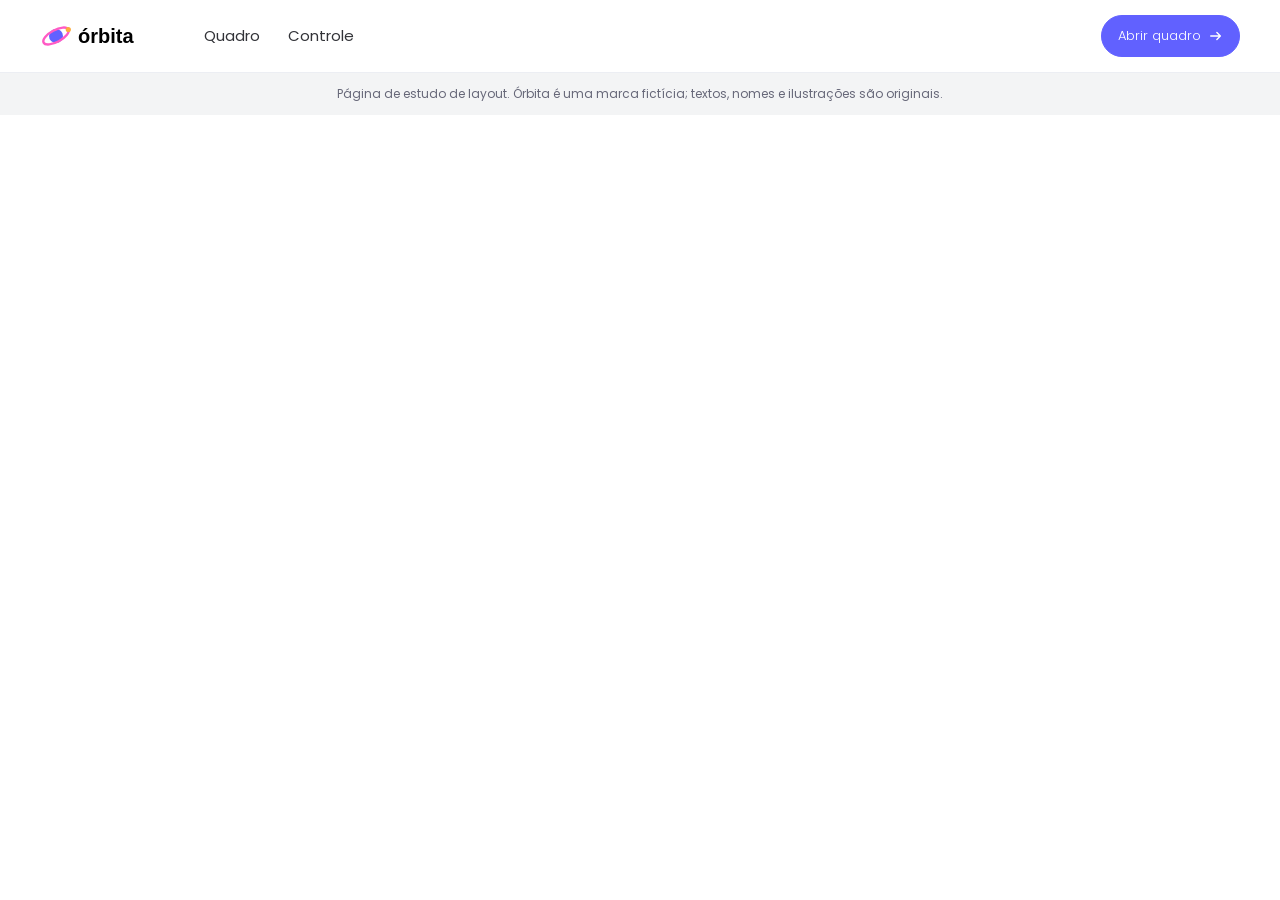
==== site/index.html @ a0d31c29 "Add study-copy foundation for the Órbita page Design tokens and shared components measured from the " ====
<!doctype html>
<html lang="pt-BR">
<head>
  <meta charset="utf-8">
  <meta name="viewport" content="width=device-width, initial-scale=1">
  <title>Órbita — clone de estudo</title>
  <meta name="description" content="Página de estudo de layout. Marca, textos e ilustrações fictícios.">
  <meta name="robots" content="noindex">
  <link rel="icon" href="img/logo.svg">
  <link rel="preconnect" href="https://fonts.googleapis.com">
  <link rel="preconnect" href="https://fonts.gstatic.com" crossorigin>
  <link rel="stylesheet" href="https://fonts.googleapis.com/css2?family=Poppins:wght@300;400;500;600&display=swap">
  <link rel="stylesheet" href="css/base.css">
  <link rel="stylesheet" href="css/sections/00-topo.css">
</head>
<body>
  <!-- 00-topo -->
<header class="topo">
  <div class="container container--xl topo__inner">
    <a class="topo__logo" href="#" aria-label="Órbita, início"><img src="img/logo.svg" alt="" width="132" height="32"></a>
    <nav class="topo__nav" aria-label="Seções">
      <a href="#quadro">Quadro</a>
      <a href="#controle">Controle</a>
    </nav>
    <a class="btn btn--primary btn--s" href="#quadro">Abrir quadro
      <svg class="icon-arrow" viewBox="0 0 16 16" aria-hidden="true"><path d="M2 8h11M9 4l4 4-4 4" fill="none" stroke="currentColor" stroke-width="1.6" stroke-linecap="round" stroke-linejoin="round"/></svg>
    </a>
  </div>
</header>
  <p class="study-note">Página de estudo de layout. Órbita é uma marca fictícia; textos, nomes e ilustrações são originais.</p>
  <script src="js/base.js" defer></script>
  
</body>
</html>
---- site/css/base.css ----
/* Órbita — base do clone de estudo.
   Tokens medidos na análise (fonte, escala tipográfica, raios, larguras de
   container); marca, textos e ilustrações são originais. */

:root {
  --font: "Poppins", Arial, sans-serif;

  --c-primary: #6161ff;
  --c-primary-hover: #5050e6;
  --c-violet: #9450fd;
  --c-black: #000;
  --c-ink: #000;
  --c-ink-2: #323338;
  --c-muted: #676879;
  --c-line: #d0d4e4;
  --c-gray-bg: #f3f4f5;
  --c-white: #fff;
  --c-dark-card: #1c1c1f;
  --c-dark-pill: #323338;
  --c-dark-border: #7c7b7b;

  /* cores de status usadas nos mockups de quadro */
  --s-done: #00c875;
  --s-working: #fdab3d;
  --s-stuck: #df2f4a;
  --s-blue: #579bfc;
  --s-purple: #a25ddc;
  --s-pink: #ff5ac4;

  --grad-brand: linear-gradient(90deg, #8b5cf6 0%, #ec4899 55%, #f97316 100%);

  --r-pill: 160px;
  --r-xl: 28px;
  --r-l: 20px;
  --r-m: 12px;
  --r-s: 8px;

  --w-xl: 1360px;
  --w-l: 1280px;
  --w-m: 1184px;
  --w-footer: 1152px;
  --gutter: 40px;

  --shadow-card: 0 8px 32px rgba(0, 0, 0, 0.08);
  --shadow-float: 0 12px 40px rgba(0, 0, 0, 0.16);
  --ease: cubic-bezier(0.22, 1, 0.36, 1);
}

*,
*::before,
*::after { box-sizing: border-box; }

html { -webkit-text-size-adjust: 100%; scroll-behavior: smooth; }

body {
  margin: 0;
  font-family: var(--font);
  font-weight: 400;
  font-size: 16px;
  line-height: 1.5;
  color: var(--c-ink);
  background: var(--c-white);
  -webkit-font-smoothing: antialiased;
  overflow-x: hidden;
}

img, svg, video { display: block; max-width: 100%; }
a { color: inherit; text-decoration: none; }
button { font: inherit; color: inherit; background: none; border: 0; cursor: pointer; padding: 0; }
h1, h2, h3, h4, p, ul, ol, figure { margin: 0; }
ul, ol { padding: 0; list-style: none; }

:focus-visible { outline: 2px solid var(--c-primary); outline-offset: 3px; }

.sr-only {
  position: absolute; width: 1px; height: 1px; padding: 0; margin: -1px;
  overflow: hidden; clip: rect(0 0 0 0); white-space: nowrap; border: 0;
}

/* ---------- layout ---------- */
.container { width: 100%; margin-inline: auto; padding-inline: var(--gutter); }
.container--xl { max-width: calc(var(--w-xl) + 2 * var(--gutter)); }
.container--l { max-width: calc(var(--w-l) + 2 * var(--gutter)); }
.container--m { max-width: calc(var(--w-m) + 2 * var(--gutter)); }
.container--footer { max-width: calc(var(--w-footer) + 2 * var(--gutter)); }

.section { position: relative; padding-block: 120px; }
.section--dark { background: var(--c-black); color: var(--c-white); }
.section--gray { background: var(--c-gray-bg); }

@media (max-width: 991px) {
  :root { --gutter: 24px; }
  .section { padding-block: 72px; }
}
@media (max-width: 479px) {
  :root { --gutter: 16px; }
  .section { padding-block: 56px; }
}

/* ---------- tipografia ---------- */
.eyebrow { font-size: 16px; font-weight: 400; line-height: 1.4; margin-bottom: 16px; }
.section--dark .eyebrow { color: rgba(255, 255, 255, 0.72); }

.display-xl { font-size: 128px; line-height: 1; font-weight: 500; letter-spacing: -0.02em; }
.display-l  { font-size: 112px; line-height: 1; font-weight: 500; letter-spacing: -0.02em; }
.display-m  { font-size: 80px;  line-height: 1.2; font-weight: 400; letter-spacing: -0.01em; }
.h2-l       { font-size: 64px;  line-height: 1.1; font-weight: 500; }
.h2         { font-size: 52px;  line-height: 1.1; font-weight: 500; }
.h3         { font-size: 44px;  line-height: 1.1; font-weight: 400; }
.h4         { font-size: 32px;  line-height: 1.3; font-weight: 500; }
.lead       { font-size: 20px;  line-height: 1.6; color: var(--c-muted); }
.text-s     { font-size: 14px;  line-height: 1.5; }
.text-xs    { font-size: 12px;  line-height: 1.5; }
.text-center { text-align: center; }

@media (max-width: 991px) {
  .display-xl { font-size: 80px; }
  .display-l  { font-size: 72px; }
  .display-m  { font-size: 52px; }
  .h2-l       { font-size: 44px; }
  .h2         { font-size: 40px; }
  .h3         { font-size: 32px; }
}
@media (max-width: 479px) {
  .display-xl, .display-l { font-size: 48px; line-height: 1; }
  .display-m  { font-size: 33px; line-height: 1.2; }
  .h2-l, .h2  { font-size: 32px; line-height: 1.1; }
  .h3         { font-size: 26px; }
  .h4         { font-size: 22px; }
  .lead       { font-size: 16px; }
}

/* ---------- botões ---------- */
.btn {
  display: inline-flex; align-items: center; justify-content: center; gap: 8px;
  min-height: 50px; padding: 14px 32px;
  border-radius: var(--r-pill); border: 1px solid transparent;
  font-size: 16px; font-weight: 400; line-height: 1.25; white-space: nowrap;
  transition: background-color .2s var(--ease), color .2s var(--ease), border-color .2s var(--ease), transform .2s var(--ease);
}
.btn:hover { transform: translateY(-1px); }
.btn--s { min-height: 42px; padding: 12px 16px; font-size: 13px; font-weight: 300; }
.btn--primary { background: var(--c-primary); border-color: var(--c-primary); color: #fff; }
.btn--primary:hover { background: var(--c-primary-hover); border-color: var(--c-primary-hover); }
.btn--outline { border-color: var(--c-primary); color: var(--c-primary); background: #fff; }
.btn--outline:hover { background: #f0f0ff; }
.btn--dark { background: #000; border-color: var(--c-ink-2); color: #fff; }
.btn--dark:hover { background: var(--c-ink-2); }
.btn--light { background: #fff; color: #000; border-color: #fff; }
.btn--light:hover { background: #ececec; }
.btn--ghost { background: transparent; color: #000; border-color: #000; }
.btn--ghost:hover { background: #000; color: #fff; }
.btn--ghost-dark { background: transparent; color: #fff; border-color: rgba(255, 255, 255, .6); }
.btn--ghost-dark:hover { background: #fff; color: #000; }

.btn .icon-arrow, .icon-arrow { width: 14px; height: 14px; flex: none; }

.pill {
  display: inline-flex; align-items: center; min-height: 47px; padding: 12px 28px;
  border-radius: var(--r-pill); font-size: 14px; font-weight: 400;
  background: var(--c-dark-pill); color: #fff; border: 1px solid var(--c-dark-border);
  transition: background-color .2s var(--ease);
}
.pill[aria-selected="true"], .pill.is-active { background: var(--c-violet); border-color: var(--c-violet); font-weight: 500; }

.circle-btn {
  display: inline-grid; place-items: center; width: 44px; height: 44px;
  border-radius: 50%; border: 1.5px solid currentColor; transition: opacity .2s;
}
.circle-btn:disabled { opacity: .35; cursor: default; }

.text-link { display: inline-flex; align-items: center; gap: 6px; border-bottom: 1px solid currentColor; padding-bottom: 2px; font-size: 14px; }

/* ---------- avatares originais (formas geométricas, sem personagens) ---------- */
.avatar {
  --size: 48px;
  position: relative; display: inline-grid; place-items: center; flex: none;
  width: var(--size); height: var(--size); border-radius: 28%;
  font-weight: 500; font-size: calc(var(--size) * .36); color: #fff;
  background: var(--av, linear-gradient(135deg, #7c3aed, #ec4899));
  overflow: hidden;
}
.avatar::after { /* "rosto" abstrato: arco + dois pontos */
  content: ""; position: absolute; inset: 22% 22% 30%;
  border-radius: 50%; border: calc(var(--size) * .04) solid rgba(255, 255, 255, .55);
  border-top-color: transparent; border-left-color: transparent; transform: rotate(45deg);
}
.avatar--round { border-radius: 50%; }
.avatar--a { --av: linear-gradient(135deg, #6161ff, #00c2ff); }
.avatar--b { --av: linear-gradient(135deg, #ff7a59, #ffcb47); }
.avatar--c { --av: linear-gradient(135deg, #00c875, #00a1a1); }
.avatar--d { --av: linear-gradient(135deg, #a25ddc, #ff5ac4); }
.avatar--e { --av: linear-gradient(135deg, #1f2a44, #579bfc); }
.avatar--f { --av: linear-gradient(135deg, #fdab3d, #df2f4a); }

.avatar-stack { display: inline-flex; }
.avatar-stack .avatar { border: 2px solid #fff; }
.avatar-stack .avatar + .avatar { margin-left: -10px; }

/* ---------- primitivas de mockup (UI de quadro) ---------- */
.mock {
  background: #fff; color: var(--c-ink-2); border-radius: var(--r-m);
  box-shadow: var(--shadow-card); overflow: hidden; font-size: 12px;
}
.mock--dark { background: #2b2c30; color: #fff; }
.mock-table { width: 100%; border-collapse: collapse; }
.mock-table th { font-weight: 400; color: var(--c-muted); text-align: center; padding: 6px 8px; font-size: 11px; }
.mock-table td { border: 1px solid #e6e9ef; padding: 6px 8px; height: 30px; }
.status {
  display: inline-flex; align-items: center; justify-content: center;
  min-width: 96px; height: 24px; padding: 0 10px; font-size: 11px; color: #fff; border-radius: 2px;
}
.status--done { background: var(--s-done); }
.status--working { background: var(--s-working); }
.status--stuck { background: var(--s-stuck); }
.status--blue { background: var(--s-blue); }
.status--purple { background: var(--s-purple); }
.bar { display: block; height: 8px; border-radius: 8px; background: #e6e9ef; overflow: hidden; }
.bar > i { display: block; height: 100%; background: var(--s-blue); border-radius: inherit; }
.skeleton { display: block; height: 8px; border-radius: 8px; background: linear-gradient(90deg, #e9e3ff, #f4f0ff); }

/* ---------- animação de entrada ---------- */
.reveal { opacity: 0; transform: translateY(32px); transition: opacity .8s var(--ease), transform .8s var(--ease); }
.reveal.is-visible { opacity: 1; transform: none; }

@media (prefers-reduced-motion: reduce) {
  html { scroll-behavior: auto; }
  *, *::before, *::after { animation-duration: .01ms !important; animation-iteration-count: 1 !important; transition-duration: .01ms !important; }
  .reveal { opacity: 1; transform: none; }
}

/* ---------- marquee ---------- */
.marquee { overflow: hidden; }
.marquee__track { display: flex; width: max-content; animation: marquee var(--marquee-speed, 30s) linear infinite; }
.marquee:hover .marquee__track { animation-play-state: paused; }
@keyframes marquee { to { transform: translateX(-50%); } }

/* ---------- aviso de estudo ---------- */
.study-note {
  font-size: 12px; text-align: center; color: var(--c-muted);
  padding: 12px var(--gutter); background: var(--c-gray-bg);
}
---- site/css/sections/00-topo.css ----
.topo { position: sticky; top: 0; z-index: 50; background: #fff; border-bottom: 1px solid #eceef3; }
.topo__inner { display: flex; align-items: center; gap: 32px; height: 72px; }
.topo__logo img { width: 132px; height: 32px; }
.topo__nav { display: flex; gap: 28px; font-size: 15px; color: var(--c-ink-2); margin-right: auto; }
.topo__nav a:hover { color: var(--c-primary); }
@media (max-width: 479px) {
  .topo__inner { height: 62px; gap: 16px; }
  .topo__logo img { width: 110px; }
  .topo__nav { gap: 16px; font-size: 14px; }
  .topo .btn { display: none; }
}
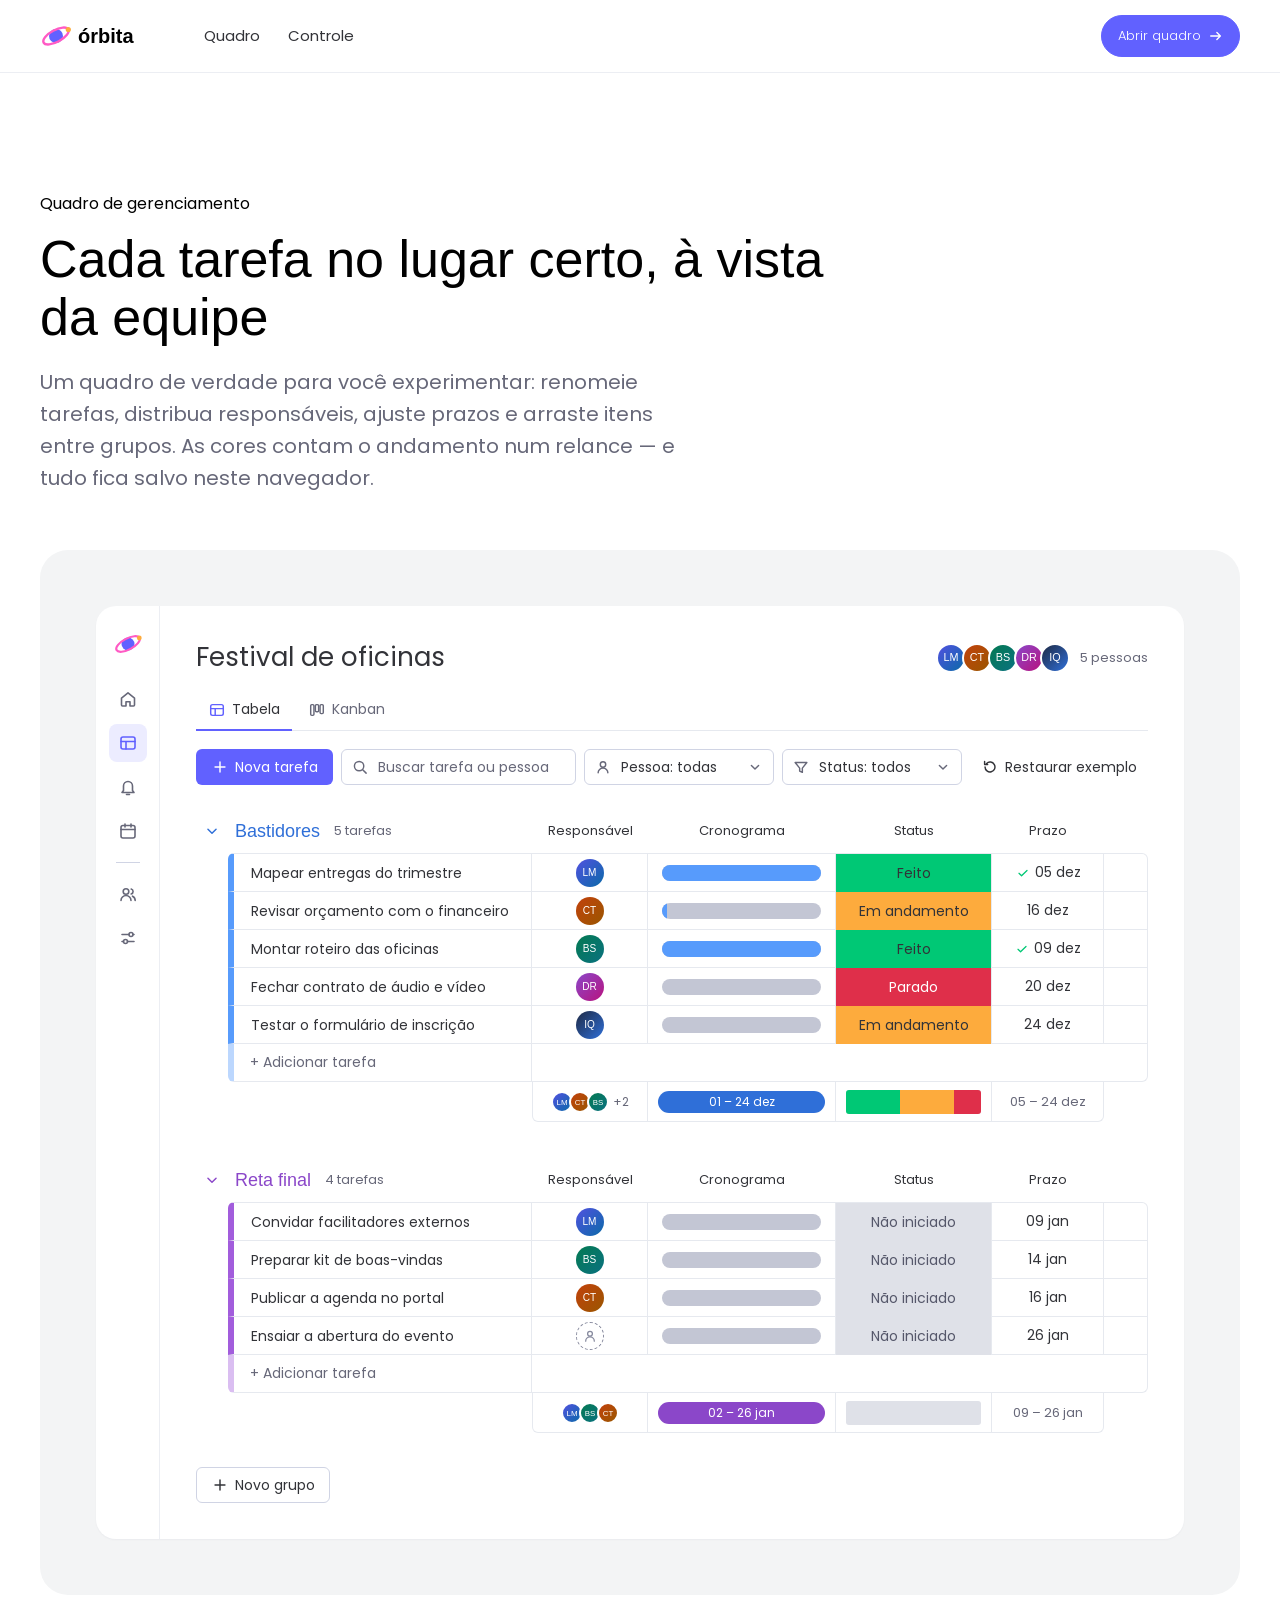
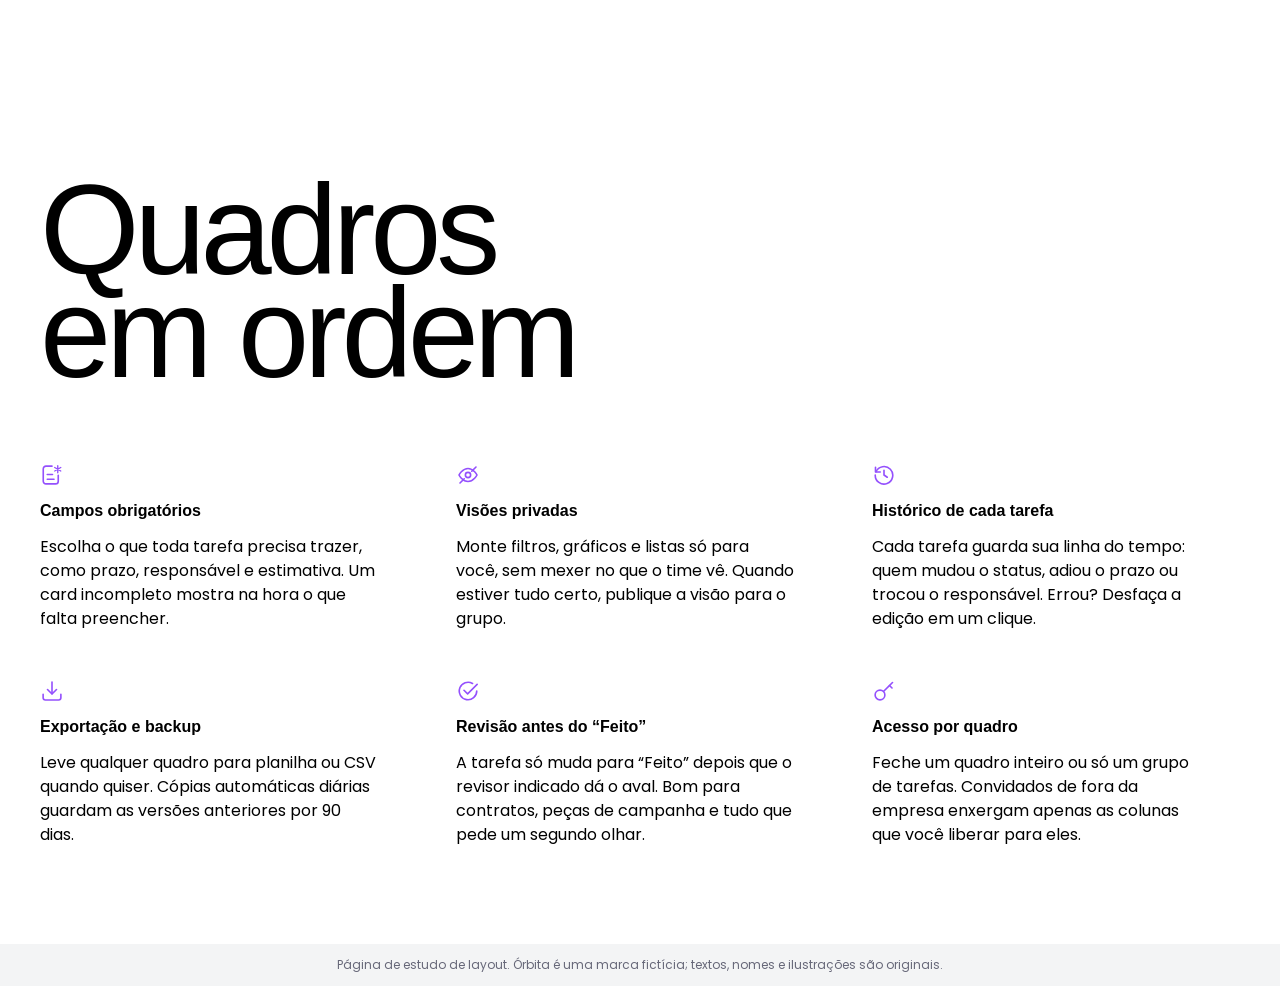
==== commit 452b0014: "Add the functional management board to the Órbita study page A vanilla-JS board modeled on the refer" ====
--- a/site/index.html
+++ b/site/index.html
@@ -12,6 +12,8 @@
   <link rel="stylesheet" href="https://fonts.googleapis.com/css2?family=Poppins:wght@300;400;500;600&display=swap">
   <link rel="stylesheet" href="css/base.css">
   <link rel="stylesheet" href="css/sections/00-topo.css">
+  <link rel="stylesheet" href="css/sections/10-quadro.css">
+  <link rel="stylesheet" href="css/sections/20-controle.css">
 </head>
 <body>
   <!-- 00-topo -->
@@ -27,8 +29,202 @@
     </a>
   </div>
 </header>
+
+<!-- 10-quadro -->
+<section id="quadro" class="section quadro" aria-labelledby="quadro-titulo">
+  <div class="container container--xl">
+    <header class="quadro__cabecalho reveal">
+      <p class="eyebrow">Quadro de gerenciamento</p>
+      <h2 id="quadro-titulo" class="h2">Cada tarefa no lugar certo, à vista da equipe</h2>
+      <p class="lead quadro__lead">Um quadro de verdade para você experimentar: renomeie tarefas, distribua responsáveis, ajuste prazos e arraste itens entre grupos. As cores contam o andamento num relance — e tudo fica salvo neste navegador.</p>
+    </header>
+
+    <div class="quadro__palco">
+      <div class="qd-app">
+        <aside class="qd-lateral" aria-hidden="true">
+          <span class="qd-lateral__marca">
+            <svg viewBox="0 0 32 32"><circle cx="16" cy="16" r="6.5" fill="#6161ff"/><ellipse cx="16" cy="16" rx="13" ry="5.5" fill="none" stroke="#ff5ac4" stroke-width="2.2" transform="rotate(-28 16 16)"/><circle cx="27.3" cy="10" r="2.4" fill="#fdab3d"/></svg>
+          </span>
+          <span class="qd-lateral__ico"><svg class="qd-ico" viewBox="0 0 20 20"><path d="M3.5 9.2 10 3.8l6.5 5.4V16a1 1 0 0 1-1 1H12v-4.2H8V17H4.5a1 1 0 0 1-1-1z"/></svg></span>
+          <span class="qd-lateral__ico is-ativo"><svg class="qd-ico" viewBox="0 0 20 20"><rect x="3" y="4" width="14" height="12" rx="2"/><path d="M3 8.5h14M8 8.5V16"/></svg></span>
+          <span class="qd-lateral__ico"><svg class="qd-ico" viewBox="0 0 20 20"><path d="M5.5 13.5V9a4.5 4.5 0 0 1 9 0v4.5l1.5 2h-12zM8.5 17.5h3"/></svg></span>
+          <span class="qd-lateral__ico"><svg class="qd-ico" viewBox="0 0 20 20"><rect x="3" y="4.5" width="14" height="12.5" rx="2"/><path d="M3 8.5h14M7 3v3M13 3v3"/></svg></span>
+          <span class="qd-lateral__sep"></span>
+          <span class="qd-lateral__ico"><svg class="qd-ico" viewBox="0 0 20 20"><circle cx="8" cy="7.5" r="2.8"/><path d="M3 16.5a5 5 0 0 1 10 0M13.2 5a2.6 2.6 0 0 1 0 5M14.5 12.2a4.6 4.6 0 0 1 2.7 4.3"/></svg></span>
+          <span class="qd-lateral__ico"><svg class="qd-ico" viewBox="0 0 20 20"><path d="M4 6.5h7M15 6.5h1M4 13.5h1.5M9.5 13.5H16"/><circle cx="13" cy="6.5" r="2"/><circle cx="7.5" cy="13.5" r="2"/></svg></span>
+        </aside>
+
+        <div class="qd-painel">
+          <div class="qd-topo">
+            <h3 class="qd-titulo"><button type="button" class="qd-titulo-btn" data-acao="editar-titulo" data-k="titulo" aria-label="Festival de oficinas, editar título do quadro">Festival de oficinas</button></h3>
+            <div class="qd-equipe" id="qd-equipe"></div>
+          </div>
+
+          <div class="qd-abas" role="tablist" aria-label="Visões do quadro">
+            <button type="button" role="tab" id="qd-aba-tabela" class="qd-aba" aria-selected="true" aria-controls="qd-painel-tabela" data-visao="tabela" data-k="aba:tabela">
+              <svg class="qd-ico" viewBox="0 0 20 20" aria-hidden="true" focusable="false"><rect x="3" y="4" width="14" height="12" rx="2"/><path d="M3 8.5h14M8 8.5V16"/></svg>Tabela
+            </button>
+            <button type="button" role="tab" id="qd-aba-kanban" class="qd-aba" aria-selected="false" aria-controls="qd-painel-kanban" data-visao="kanban" data-k="aba:kanban" tabindex="-1">
+              <svg class="qd-ico" viewBox="0 0 20 20" aria-hidden="true" focusable="false"><rect x="3" y="4" width="3.6" height="12" rx="1.2"/><rect x="8.2" y="4" width="3.6" height="8" rx="1.2"/><rect x="13.4" y="4" width="3.6" height="10" rx="1.2"/></svg>Kanban
+            </button>
+          </div>
+
+          <div class="qd-ferramentas" role="group" aria-label="Ferramentas do quadro">
+            <button type="button" class="qd-btn qd-btn--primario qd-nova" data-acao="nova-tarefa" data-k="nova-tarefa">
+              <svg class="qd-ico" viewBox="0 0 20 20" aria-hidden="true" focusable="false"><path d="M10 4.5v11M4.5 10h11"/></svg>Nova tarefa
+            </button>
+            <div class="qd-campo-ico qd-busca">
+              <label for="qd-busca" class="sr-only">Buscar tarefas</label>
+              <svg class="qd-ico" viewBox="0 0 20 20" aria-hidden="true" focusable="false"><circle cx="9" cy="9" r="5.2"/><path d="m13 13 3.8 3.8"/></svg>
+              <input id="qd-busca" class="qd-input" type="search" placeholder="Buscar tarefa ou pessoa" autocomplete="off" data-k="busca">
+            </div>
+            <div class="qd-campo-ico qd-filtro">
+              <label for="qd-f-pessoa" class="sr-only">Filtrar por pessoa</label>
+              <svg class="qd-ico" viewBox="0 0 20 20" aria-hidden="true" focusable="false"><circle cx="10" cy="7.2" r="3"/><path d="M4.6 16.5a5.4 5.4 0 0 1 10.8 0"/></svg>
+              <select id="qd-f-pessoa" class="qd-select" data-k="f-pessoa">
+                <option value="">Pessoa: todas</option>
+              </select>
+            </div>
+            <div class="qd-campo-ico qd-filtro">
+              <label for="qd-f-status" class="sr-only">Filtrar por status</label>
+              <svg class="qd-ico" viewBox="0 0 20 20" aria-hidden="true" focusable="false"><path d="M3.5 5h13l-5 6.2V16l-3-1.5v-3.3z"/></svg>
+              <select id="qd-f-status" class="qd-select" data-k="f-status">
+                <option value="">Status: todos</option>
+                <option value="nao">Não iniciado</option>
+                <option value="andamento">Em andamento</option>
+                <option value="parado">Parado</option>
+                <option value="feito">Feito</option>
+              </select>
+            </div>
+            <button type="button" class="qd-btn qd-btn--sutil qd-restaurar" data-acao="restaurar" data-k="restaurar" title="Restaurar exemplo">
+              <svg class="qd-ico" viewBox="0 0 20 20" aria-hidden="true" focusable="false"><path d="M4.5 10a5.5 5.5 0 1 0 1.7-4M4 3.8v3.4h3.4"/></svg><span class="qd-restaurar__txt">Restaurar<span class="qd-restaurar__mais"> exemplo</span></span>
+            </button>
+          </div>
+          <div class="qd-filtro-info" id="qd-filtro-info" hidden></div>
+
+          <div id="qd-painel-tabela" class="qd-vista" role="tabpanel" aria-labelledby="qd-aba-tabela" tabindex="-1"></div>
+          <div id="qd-painel-kanban" class="qd-vista" role="tabpanel" aria-labelledby="qd-aba-kanban" tabindex="-1" hidden></div>
+          <noscript><p class="qd-noscript">Ative o JavaScript para usar o quadro interativo.</p></noscript>
+        </div>
+      </div>
+    </div>
+  </div>
+
+  <p id="qd-dica-alca" class="sr-only">Arraste a linha para movê-la, ou use Alt mais seta para cima ou para baixo. Enter abre o menu com Mover para e Excluir.</p>
+  <p id="qd-dica-card" class="sr-only">Arraste o cartão para outra coluna, ou use Alt mais seta para a esquerda ou para a direita. Enter abre a lista de colunas.</p>
+  <div id="qd-aviso" class="sr-only" aria-live="polite" aria-atomic="true"></div>
+  <div id="qd-toast" class="qd-toast" hidden>
+    <span class="qd-toast__msg"></span>
+    <button type="button" class="qd-toast__btn" data-acao="desfazer" data-k="desfazer" aria-keyshortcuts="Control+Z" title="Desfazer (Ctrl+Z)">Desfazer</button>
+    <button type="button" class="qd-toast__fechar" data-acao="fechar-toast" aria-label="Fechar aviso">
+      <svg class="qd-ico" viewBox="0 0 20 20" aria-hidden="true" focusable="false"><path d="m5.5 5.5 9 9M14.5 5.5l-9 9"/></svg>
+    </button>
+  </div>
+</section>
+
+<!-- 20-controle -->
+<section id="controle" class="section controle" aria-labelledby="controle-titulo">
+  <div class="container container--xl">
+    <h2 id="controle-titulo" class="controle__titulo reveal"><span>Quadros</span> <span>em ordem</span></h2>
+
+    <!-- Cada título é texto simples (<span class="controle__botao">). No mobile o
+         JS o troca por um <button> de acordeão; sem JS e em ≥768px tudo fica à mostra. -->
+    <div class="controle__lista reveal">
+      <div class="controle__item is-aberto">
+        <svg class="controle__icone" viewBox="2 2 16 16" aria-hidden="true" focusable="false"><path d="M10 2.9H5.2A2.2 2.2 0 0 0 3 5.1v9.8a2.2 2.2 0 0 0 2.2 2.2h7.6a2.2 2.2 0 0 0 2.2-2.2v-4.7"/><path d="M6.2 9.6h4.2M6.2 13.4h5.4"/><path class="controle__icone-fino" d="M14.6 2.6v5.6M12.18 4l4.84 2.8M12.18 6.8l4.84-2.8"/></svg>
+        <h3 class="controle__cabeca">
+          <span class="controle__botao" id="controle-botao-1">
+            <span class="controle__nome">Campos obrigatórios</span>
+            <span class="controle__sinal" aria-hidden="true"><svg viewBox="0 0 24 24" focusable="false"><circle cx="12" cy="12" r="11.3"/><path d="M7.75 12h8.5M12 7.75v8.5"/></svg></span>
+          </span>
+        </h3>
+        <div class="controle__painel" id="controle-painel-1">
+          <div class="controle__painel-dentro">
+            <p class="controle__texto">Escolha o que toda tarefa precisa trazer, como prazo, responsável e estimativa. Um card incompleto mostra na hora o que falta preencher.</p>
+          </div>
+        </div>
+      </div>
+
+      <div class="controle__item">
+        <svg class="controle__icone" viewBox="2 2 16 16" aria-hidden="true" focusable="false"><path d="M2.8 10S5.4 4.8 10 4.8 17.2 10 17.2 10 14.6 15.2 10 15.2 2.8 10 2.8 10Z"/><circle cx="10" cy="10" r="2.1"/><path d="M3.6 16.4 7 13M13 7l3.4-3.4"/></svg>
+        <h3 class="controle__cabeca">
+          <span class="controle__botao" id="controle-botao-2">
+            <span class="controle__nome">Visões privadas</span>
+            <span class="controle__sinal" aria-hidden="true"><svg viewBox="0 0 24 24" focusable="false"><circle cx="12" cy="12" r="11.3"/><path d="M7.75 12h8.5M12 7.75v8.5"/></svg></span>
+          </span>
+        </h3>
+        <div class="controle__painel" id="controle-painel-2">
+          <div class="controle__painel-dentro">
+            <p class="controle__texto">Monte filtros, gráficos e listas só para você, sem mexer no que o time vê. Quando estiver tudo certo, publique a visão para o grupo.</p>
+          </div>
+        </div>
+      </div>
+
+      <div class="controle__item">
+        <svg class="controle__icone" viewBox="2 2 16 16" aria-hidden="true" focusable="false"><path d="M3.6 7.4A7 7 0 1 1 3 10"/><path d="M3.2 3.8v3.8H7"/><path d="M10 6.2V10l2.6 1.8"/></svg>
+        <h3 class="controle__cabeca">
+          <span class="controle__botao" id="controle-botao-3">
+            <span class="controle__nome">Histórico de cada tarefa</span>
+            <span class="controle__sinal" aria-hidden="true"><svg viewBox="0 0 24 24" focusable="false"><circle cx="12" cy="12" r="11.3"/><path d="M7.75 12h8.5M12 7.75v8.5"/></svg></span>
+          </span>
+        </h3>
+        <div class="controle__painel" id="controle-painel-3">
+          <div class="controle__painel-dentro">
+            <p class="controle__texto">Cada tarefa guarda sua linha do tempo: quem mudou o status, adiou o prazo ou trocou o responsável. Errou? Desfaça a edição em um clique.</p>
+          </div>
+        </div>
+      </div>
+
+      <div class="controle__item">
+        <svg class="controle__icone" viewBox="2 2 16 16" aria-hidden="true" focusable="false"><path d="M10 2.8v9.4"/><path d="M6.4 8.8 10 12.4l3.6-3.6"/><path d="M2.9 12.6v2.8c0 1 .8 1.8 1.8 1.8h10.6c1 0 1.8-.8 1.8-1.8v-2.8"/></svg>
+        <h3 class="controle__cabeca">
+          <span class="controle__botao" id="controle-botao-4">
+            <span class="controle__nome">Exportação e backup</span>
+            <span class="controle__sinal" aria-hidden="true"><svg viewBox="0 0 24 24" focusable="false"><circle cx="12" cy="12" r="11.3"/><path d="M7.75 12h8.5M12 7.75v8.5"/></svg></span>
+          </span>
+        </h3>
+        <div class="controle__painel" id="controle-painel-4">
+          <div class="controle__painel-dentro">
+            <p class="controle__texto">Leve qualquer quadro para planilha ou CSV quando quiser. Cópias automáticas diárias guardam as versões anteriores por 90 dias.</p>
+          </div>
+        </div>
+      </div>
+
+      <div class="controle__item">
+        <svg class="controle__icone" viewBox="2 2 16 16" aria-hidden="true" focusable="false"><path d="M17 10a7 7 0 1 1-3.4-6"/><path d="M6.8 9.4l2.9 2.9 7.6-7.6"/></svg>
+        <h3 class="controle__cabeca">
+          <span class="controle__botao" id="controle-botao-5">
+            <span class="controle__nome">Revisão antes do “Feito”</span>
+            <span class="controle__sinal" aria-hidden="true"><svg viewBox="0 0 24 24" focusable="false"><circle cx="12" cy="12" r="11.3"/><path d="M7.75 12h8.5M12 7.75v8.5"/></svg></span>
+          </span>
+        </h3>
+        <div class="controle__painel" id="controle-painel-5">
+          <div class="controle__painel-dentro">
+            <p class="controle__texto">A tarefa só muda para “Feito” depois que o revisor indicado dá o aval. Bom para contratos, peças de campanha e tudo que pede um segundo olhar.</p>
+          </div>
+        </div>
+      </div>
+
+      <div class="controle__item">
+        <svg class="controle__icone" viewBox="2 2 16 16" aria-hidden="true" focusable="false"><circle cx="6.8" cy="13.2" r="3.9"/><path d="M9.56 10.44 16.8 3.2"/><path d="M14.4 5.6l2 2"/></svg>
+        <h3 class="controle__cabeca">
+          <span class="controle__botao" id="controle-botao-6">
+            <span class="controle__nome">Acesso por quadro</span>
+            <span class="controle__sinal" aria-hidden="true"><svg viewBox="0 0 24 24" focusable="false"><circle cx="12" cy="12" r="11.3"/><path d="M7.75 12h8.5M12 7.75v8.5"/></svg></span>
+          </span>
+        </h3>
+        <div class="controle__painel" id="controle-painel-6">
+          <div class="controle__painel-dentro">
+            <p class="controle__texto">Feche um quadro inteiro ou só um grupo de tarefas. Convidados de fora da empresa enxergam apenas as colunas que você liberar para eles.</p>
+          </div>
+        </div>
+      </div>
+    </div>
+  </div>
+</section>
   <p class="study-note">Página de estudo de layout. Órbita é uma marca fictícia; textos, nomes e ilustrações são originais.</p>
   <script src="js/base.js" defer></script>
-  
+  <script src="js/sections/10-quadro.js" defer></script>
+  <script src="js/sections/20-controle.js" defer></script>
 </body>
 </html>
--- a/site/css/sections/10-quadro.css
+++ b/site/css/sections/10-quadro.css
@@ -0,0 +1,667 @@
+/* 10-quadro — Quadro de gerenciamento interativo da Órbita.
+   Tudo com escopo em .quadro; prefixo qd- para as peças do mini-app. */
+
+.quadro {
+  --qd-linha: #e6e9ef;
+  --qd-linha-2: #d0d4e4;
+  --qd-texto: #323338;
+  --qd-mudo: #676879;
+  --qd-hover: #f5f6f8;
+  --qd-nao: #dfe1e8;
+  --qd-nao-txt: #55576a;
+  --qd-trilho: #c3c6d4;
+  --qd-vazio: #878a9e; /* ícones e contornos de campo vazio: 3,4:1 sobre o branco */
+  --qd-perigo: #c4223b;
+  --qd-anel: 0 0 0 3px rgba(97, 97, 255, 0.2);
+  --qd-alca: 32px;
+}
+
+/* avatares dentro do quadro: só as iniciais (o arco do "rosto" cortava as letras)
+   e gradientes mais escuros, com 4,5:1 ou mais para o branco nas duas pontas */
+.quadro .avatar::after { display: none; }
+.quadro .avatar--a { --av: linear-gradient(135deg, #5151e0, #0b6aa8); }
+.quadro .avatar--b { --av: linear-gradient(135deg, #c2410c, #9a5700); }
+.quadro .avatar--c { --av: linear-gradient(135deg, #047a52, #0a7180); }
+.quadro .avatar--d { --av: linear-gradient(135deg, #8b47c9, #b8137f); }
+.quadro .avatar--e { --av: linear-gradient(135deg, #1f2a44, #2f6fd8); }
+.quadro .avatar--f { --av: linear-gradient(135deg, #b45309, #c0213a); }
+
+.quadro [hidden] { display: none !important; }
+
+/* ---------- cabeçalho da seção ---------- */
+.quadro__cabecalho { max-width: 800px; margin-bottom: 56px; }
+.quadro__lead { margin-top: 20px; max-width: 660px; }
+
+/* ---------- palco + moldura ---------- */
+.quadro__palco {
+  background: var(--c-gray-bg);
+  border-radius: var(--r-xl);
+  padding: 56px;
+}
+
+.quadro .qd-app {
+  position: relative;
+  display: grid;
+  grid-template-columns: 64px minmax(0, 1fr);
+  min-height: 560px;
+  background: #fff;
+  border-radius: var(--r-l);
+  box-shadow: 0 1px 2px rgba(29, 31, 64, 0.04); /* sobre o palco cinza a moldura é chapada */
+  color: var(--qd-texto);
+  font-size: 14px;
+  line-height: 1.4;
+}
+
+.quadro .qd-ico {
+  width: 20px; height: 20px; flex: none;
+  fill: none; stroke: currentColor; stroke-width: 1.6; stroke-linecap: round; stroke-linejoin: round;
+}
+
+/* barra lateral (decorativa) */
+.quadro .qd-lateral {
+  display: flex; flex-direction: column; align-items: center; gap: 6px;
+  padding: 22px 0;
+  border-right: 1px solid #eceef3;
+}
+.quadro .qd-lateral__marca { width: 32px; height: 32px; margin-bottom: 14px; }
+.quadro .qd-lateral__marca svg { width: 32px; height: 32px; }
+.quadro .qd-lateral__ico {
+  display: grid; place-items: center; width: 38px; height: 38px;
+  border-radius: 8px; color: var(--qd-mudo);
+}
+.quadro .qd-lateral__ico.is-ativo { background: #ececff; color: var(--c-primary); }
+.quadro .qd-lateral__sep { width: 24px; height: 1px; margin: 6px 0; background: var(--qd-linha-2); }
+
+/* ---------- painel principal ---------- */
+.quadro .qd-painel { min-width: 0; padding: 30px 36px 36px; }
+
+.quadro .qd-topo { display: flex; align-items: center; justify-content: space-between; gap: 16px; min-height: 44px; }
+.quadro .qd-titulo { flex: 0 1 auto; min-width: 0; margin-left: -9px; font-size: 26px; font-weight: 400; line-height: 1.3; }
+.quadro .qd-titulo-btn {
+  display: block; max-width: 100%;
+  padding: 2px 8px;
+  border: 1px solid transparent; border-radius: 6px;
+  font-weight: inherit; text-align: left;
+  white-space: nowrap; overflow: hidden; text-overflow: ellipsis;
+}
+.quadro .qd-titulo-btn:hover { border-color: var(--qd-linha-2); }
+
+.quadro .qd-equipe { display: flex; align-items: center; gap: 10px; flex: none; font-size: 13px; color: var(--qd-mudo); }
+.quadro .qd-equipe .avatar-stack .avatar + .avatar { margin-left: -4px; }
+
+/* abas */
+.quadro .qd-abas { display: flex; gap: 4px; margin-top: 12px; border-bottom: 1px solid var(--qd-linha); }
+.quadro .qd-aba {
+  display: inline-flex; align-items: center; gap: 6px;
+  margin-bottom: -1px; padding: 8px 12px 10px;
+  border-bottom: 2px solid transparent; border-radius: 6px 6px 0 0;
+  font-size: 14px; color: var(--qd-mudo);
+}
+.quadro .qd-aba .qd-ico { width: 18px; height: 18px; color: var(--qd-mudo); }
+.quadro .qd-aba:hover { background: var(--qd-hover); color: var(--qd-texto); }
+/* a aba ativa se distingue pelo sublinhado e pelo tom, não pelo peso */
+.quadro .qd-aba[aria-selected="true"] { border-bottom-color: var(--c-primary); color: var(--qd-texto); }
+.quadro .qd-aba[aria-selected="true"] .qd-ico { color: var(--c-primary); }
+.quadro .qd-aba:focus-visible { outline-offset: -2px; }
+
+/* barra de ferramentas */
+.quadro .qd-ferramentas { display: flex; flex-wrap: wrap; align-items: center; gap: 8px; padding-top: 18px; }
+.quadro .qd-btn {
+  display: inline-flex; align-items: center; justify-content: center; gap: 6px;
+  height: 36px; padding: 0 14px;
+  border: 1px solid transparent; border-radius: 6px;
+  font-size: 14px; line-height: 1; white-space: nowrap;
+  transition: background-color 0.15s, border-color 0.15s, color 0.15s;
+}
+.quadro .qd-btn .qd-ico { width: 18px; height: 18px; }
+.quadro .qd-btn--primario { background: var(--c-primary); color: #fff; }
+.quadro .qd-btn--primario:hover { background: var(--c-primary-hover); }
+.quadro .qd-btn--contorno { background: #fff; border-color: var(--qd-linha-2); }
+.quadro .qd-btn--contorno:hover { background: var(--qd-hover); }
+.quadro .qd-btn--sutil:hover { background: var(--qd-hover); }
+.quadro .qd-btn--perigo { background: var(--s-stuck); color: #fff; }
+.quadro .qd-btn--perigo:hover { background: var(--qd-perigo); }
+.quadro .qd-btn:disabled { opacity: 0.45; cursor: not-allowed; }
+
+.quadro .qd-campo-ico { position: relative; display: flex; align-items: center; }
+.quadro .qd-campo-ico > .qd-ico { position: absolute; left: 10px; width: 18px; height: 18px; color: var(--qd-mudo); pointer-events: none; }
+.quadro .qd-input,
+.quadro .qd-select {
+  height: 36px; padding: 0 12px 0 36px;
+  border: 1px solid var(--qd-linha-2); border-radius: 6px;
+  background-color: #fff; color: var(--qd-texto);
+  font: inherit; font-size: 14px;
+  transition: border-color 0.15s, box-shadow 0.15s, background-color 0.15s;
+}
+/* busca flexível; o mínimo cabe o placeholder inteiro (171px de texto + ícone + respiro) */
+.quadro .qd-busca { flex: 1 1 224px; min-width: 224px; max-width: 320px; }
+.quadro .qd-input { width: 100%; }
+.quadro .qd-input::placeholder { color: var(--qd-mudo); }
+.quadro .qd-select {
+  max-width: 200px; padding-right: 32px; cursor: pointer;
+  appearance: none; -webkit-appearance: none;
+  background-image: url("data:image/svg+xml,%3Csvg xmlns='http://www.w3.org/2000/svg' viewBox='0 0 20 20'%3E%3Cpath d='m5.5 8 4.5 4.5L14.5 8' fill='none' stroke='%23676879' stroke-width='1.8' stroke-linecap='round' stroke-linejoin='round'/%3E%3C/svg%3E");
+  background-repeat: no-repeat; background-position: right 10px center; background-size: 16px;
+}
+.quadro .qd-input:hover,
+.quadro .qd-select:hover { border-color: #a9adc2; }
+.quadro .qd-input:focus,
+.quadro .qd-select:focus { outline: none; border-color: var(--c-primary); box-shadow: var(--qd-anel); }
+.quadro .qd-input.is-ativo,
+.quadro .qd-select.is-ativo { border-color: var(--c-primary); background-color: #f4f4ff; }
+.quadro .qd-restaurar { margin-left: auto; padding-inline: 10px; }
+.quadro .qd-restaurar .qd-ico { transition: transform 0.3s var(--ease); }
+
+.quadro .qd-filtro-info { display: flex; flex-wrap: wrap; align-items: center; gap: 4px 12px; padding-top: 12px; font-size: 13px; color: var(--qd-mudo); }
+.quadro .qd-filtro-info strong { color: var(--qd-texto); font-weight: 500; }
+.quadro .qd-link { color: var(--c-primary); font-size: 13px; text-decoration: underline; text-underline-offset: 3px; }
+
+.quadro .qd-vista { margin-top: 24px; }
+.quadro .qd-vista:focus { outline: none; }
+.quadro .qd-noscript { margin-top: 24px; color: var(--qd-mudo); }
+
+/* ---------- botões de ícone ---------- */
+.quadro .qd-ibtn {
+  display: inline-grid; place-items: center; width: 28px; height: 28px;
+  border-radius: 6px; color: var(--qd-mudo);
+  transition: background-color 0.15s, color 0.15s, opacity 0.15s;
+}
+.quadro .qd-ibtn .qd-ico { width: 18px; height: 18px; }
+.quadro .qd-ibtn:hover { background: var(--qd-linha); color: var(--qd-texto); }
+
+/* ---------- visão Tabela ---------- */
+/* a moldura fica parada e mostra uma sombra na borda direita enquanto há colunas à direita */
+.quadro .qd-rolagem-moldura { position: relative; }
+.quadro .qd-rolagem-moldura::after {
+  content: ""; position: absolute; top: 0; right: 0; bottom: 6px; z-index: 3; width: 28px;
+  background: linear-gradient(to left, rgba(29, 31, 64, 0.1), rgba(29, 31, 64, 0));
+  pointer-events: none; opacity: 0; transition: opacity 0.2s;
+}
+.quadro .qd-rolagem-moldura.is-mais::after { opacity: 1; }
+.quadro .qd-rolagem { position: relative; overflow-x: auto; overscroll-behavior-x: contain; scrollbar-width: thin; padding-bottom: 6px; }
+.quadro .qd-grupo + .qd-grupo { margin-top: 36px; }
+
+.quadro .qd-tabela {
+  width: 100%; min-width: 900px;
+  table-layout: fixed; border-collapse: separate; border-spacing: 0;
+  font-size: 14px; color: var(--qd-texto);
+}
+.quadro .qd-col-alca { width: var(--qd-alca); }
+.quadro .qd-col-pessoa { width: 116px; }
+.quadro .qd-col-crono { width: 188px; }
+.quadro .qd-col-status { width: 156px; }
+.quadro .qd-col-prazo { width: 112px; }
+.quadro .qd-col-fim { width: 44px; }
+
+.quadro .qd-tabela th,
+.quadro .qd-tabela td { padding: 0; background: #fff; font-weight: 400; text-align: center; vertical-align: middle; }
+.quadro .qd-tabela :focus-visible { outline-offset: -2px; }
+
+/* colunas fixas ao rolar na horizontal */
+.quadro .qd-c-alca { position: sticky; left: 0; z-index: 2; }
+.quadro .qd-tabela .qd-c-tarefa { position: sticky; left: var(--qd-alca); z-index: 2; text-align: left; }
+/* sombra na borda da coluna fixa quando há colunas passando por baixo dela */
+.quadro .qd-tabela .qd-c-tarefa::after {
+  content: ""; position: absolute; top: 0; right: -10px; bottom: -1px; width: 10px;
+  background: linear-gradient(to right, rgba(29, 31, 64, 0.1), rgba(29, 31, 64, 0));
+  pointer-events: none; opacity: 0; transition: opacity 0.2s;
+}
+.quadro .qd-rolagem.is-rolada .qd-c-tarefa::after { opacity: 1; }
+
+/* cabeçalho do grupo */
+.quadro .qd-tabela thead th { height: 44px; padding: 0 8px; font-size: 13px; color: var(--qd-texto); white-space: nowrap; overflow: hidden; text-overflow: ellipsis; }
+.quadro .qd-tabela thead th.qd-c-tarefa { padding: 0; overflow: visible; }
+.quadro .qd-grupo__cab { display: flex; align-items: center; gap: 6px; height: 44px; min-width: 0; padding-right: 6px; container: qd-cab / inline-size; }
+.quadro .qd-grupo__nome {
+  min-width: 0; margin-left: -1px; padding: 2px 7px;
+  border: 1px solid transparent; border-radius: 4px;
+  color: var(--g-txt, var(--g)); font-size: 18px; font-weight: 500; line-height: 1.35;
+  white-space: nowrap; overflow: hidden; text-overflow: ellipsis;
+}
+.quadro .qd-grupo__nome:hover { border-color: var(--qd-linha-2); }
+.quadro .qd-grupo__qtd { flex: none; font-size: 13px; color: var(--qd-mudo); white-space: nowrap; }
+/* coluna Tarefa estreita: a contagem sai antes de o nome do grupo ser cortado */
+@container qd-cab (max-width: 229px) {
+  .quadro .qd-grupo__qtd { display: none; }
+}
+.quadro .qd-grupo__menu { flex: none; opacity: 0; }
+.quadro .qd-grupo thead:hover .qd-grupo__menu,
+.quadro .qd-grupo__menu:focus-visible,
+.quadro .qd-grupo__menu[aria-expanded="true"] { opacity: 1; }
+.quadro .qd-recolher { color: var(--g-txt, var(--g)); }
+.quadro .qd-recolher .qd-ico { transition: transform 0.2s var(--ease); }
+.quadro .qd-recolher[aria-expanded="false"] .qd-ico { transform: rotate(-90deg); }
+
+/* células das linhas */
+.quadro .qd-tabela tbody td,
+.quadro .qd-tabela tbody th { height: 38px; border-right: 1px solid var(--qd-linha); border-bottom: 1px solid var(--qd-linha); }
+.quadro .qd-tabela tbody tr:first-child > :not(.qd-c-alca) { border-top: 1px solid var(--qd-linha); }
+.quadro .qd-tabela tbody .qd-c-alca { border: 0; }
+.quadro .qd-tabela tbody .qd-c-tarefa { border-left: 6px solid var(--g); }
+.quadro .qd-tabela tbody tr:first-child .qd-c-tarefa { border-top-left-radius: 6px; }
+.quadro .qd-tabela tbody tr:last-child .qd-c-tarefa { border-bottom-left-radius: 6px; }
+.quadro .qd-tabela tbody tr:first-child > :last-child { border-top-right-radius: 6px; }
+.quadro .qd-tabela tbody tr:last-child > :last-child { border-bottom-right-radius: 6px; }
+
+.quadro .qd-tabela tbody tr[data-id]:hover > :not(.qd-c-status):not(.qd-c-alca) { background: var(--qd-hover); }
+
+.quadro .qd-alca { cursor: grab; opacity: 0; }
+.quadro .qd-excluir { opacity: 0; }
+.quadro .qd-tabela tr[data-id]:hover .qd-alca,
+.quadro .qd-tabela tr[data-id]:hover .qd-excluir,
+.quadro .qd-alca:focus-visible,
+.quadro .qd-excluir:focus-visible,
+.quadro .qd-alca[aria-expanded="true"] { opacity: 1; }
+.quadro .qd-excluir:hover { color: var(--qd-perigo); background: #fdecef; }
+
+/* nome em até duas linhas: a linha cresce quando precisa, e o status acompanha */
+.quadro .qd-nome { display: flex; align-items: center; width: 100%; min-height: 37px; padding: 2px 8px 2px 10px; text-align: left; }
+.quadro .qd-nome__txt {
+  display: -webkit-box; -webkit-box-orient: vertical; -webkit-line-clamp: 2; line-clamp: 2;
+  max-width: 100%; padding: 3px 6px;
+  border: 1px solid transparent; border-radius: 4px;
+  overflow: hidden; overflow-wrap: anywhere; line-height: 1.3;
+}
+.quadro .qd-nome:hover .qd-nome__txt { border-color: var(--qd-linha-2); background: #fff; }
+
+.quadro .qd-pessoa { display: grid; place-items: center; width: 100%; height: 37px; }
+.quadro .qd-sem-pessoa {
+  display: grid; place-items: center; width: 28px; height: 28px;
+  border: 1px dashed var(--qd-vazio); border-radius: 50%; color: var(--qd-vazio);
+  transition: color 0.15s, border-color 0.15s;
+}
+.quadro .qd-sem-pessoa .qd-ico { width: 16px; height: 16px; }
+.quadro .qd-pessoa:hover .qd-sem-pessoa { color: var(--c-primary); border-color: var(--c-primary); }
+.quadro .qd-pessoa:hover .avatar { box-shadow: 0 0 0 2px #fff, 0 0 0 3px var(--qd-linha-2); }
+
+.quadro .qd-crono { display: flex; align-items: center; width: 100%; height: 37px; padding: 0 14px; }
+.quadro .qd-crono__barra {
+  position: relative; flex: 1; display: grid; place-items: center;
+  height: 16px; border-radius: 8px; overflow: hidden;
+  background: var(--qd-trilho); transition: background-color 0.15s;
+}
+/* ponta do preenchimento reta; o overflow da barra arredonda o início */
+.quadro .qd-crono__barra > i { position: absolute; inset: 0 auto 0 0; background: var(--g); transition: background-color 0.15s; }
+.quadro .qd-crono__txt { position: relative; font-size: 12px; line-height: 1; color: #fff; white-space: nowrap; opacity: 0; transition: opacity 0.15s; }
+/* com as datas à mostra, trilho e preenchimento escurecem: branco com 4,5:1 ou mais */
+.quadro .qd-crono:hover .qd-crono__barra,
+.quadro .qd-crono:focus-visible .qd-crono__barra { background: var(--qd-mudo); }
+.quadro .qd-crono:hover .qd-crono__barra > i,
+.quadro .qd-crono:focus-visible .qd-crono__barra > i { background: var(--g-txt, var(--g)); }
+.quadro .qd-crono:hover .qd-crono__txt,
+.quadro .qd-crono:focus-visible .qd-crono__txt { opacity: 1; }
+/* sem datas: trilho tracejado (como "sem responsável"), visível a 3:1 */
+.quadro .qd-crono.is-vazio .qd-crono__barra { background: #fff; border: 1px dashed var(--qd-vazio); }
+.quadro .qd-crono.is-vazio .qd-crono__txt { color: var(--qd-texto); }
+.quadro .qd-crono.is-vazio:hover .qd-crono__barra,
+.quadro .qd-crono.is-vazio:focus-visible .qd-crono__barra { background: #eef0ff; border-color: var(--c-primary); }
+
+/* o botão de status cobre a célula inteira, inclusive a linha de baixo: células de
+   status seguidas ficam contíguas, e a cor acompanha a linha quando o nome quebra */
+.quadro .qd-tabela tbody td.qd-c-status { position: relative; padding: 0; }
+.quadro .qd-status {
+  position: absolute; inset: 0 0 -1px 0; z-index: 1;
+  display: flex; align-items: center; justify-content: center;
+  padding: 0 8px;
+  background: var(--st); color: var(--st-txt, #fff); font-size: 14px;
+  white-space: nowrap; overflow: hidden; text-overflow: ellipsis;
+  transition: filter 0.15s;
+}
+.quadro .qd-status::after { /* canto "dobrado" ao passar o mouse */
+  content: ""; position: absolute; top: 0; right: 0; width: 11px; height: 11px;
+  background: linear-gradient(225deg, #fff 50%, rgba(0, 0, 0, 0.18) 50%);
+  opacity: 0; transition: opacity 0.15s;
+}
+.quadro .qd-status:hover { filter: brightness(0.96); }
+.quadro .qd-status:hover::after,
+.quadro .qd-status[aria-expanded="true"]::after { opacity: 1; }
+.quadro .qd-status:focus-visible { outline: 2px solid #1f1f3d; outline-offset: -4px; }
+
+.quadro .qd-prazo { display: flex; align-items: center; justify-content: center; gap: 4px; width: 100%; height: 37px; font-size: 14px; }
+.quadro .qd-prazo__marca { display: inline-grid; place-items: center; }
+.quadro .qd-prazo__marca .qd-ico { width: 16px; height: 16px; }
+.quadro .qd-prazo__marca.is-atrasado { color: var(--s-stuck); }
+.quadro .qd-prazo__marca.is-ok { color: var(--s-done); }
+.quadro .qd-prazo.is-vazio { color: var(--qd-vazio); }
+.quadro .qd-prazo.is-vazio .qd-ico { width: 18px; height: 18px; }
+.quadro .qd-prazo.is-vazio:hover { color: var(--c-primary); }
+
+/* edição inline */
+.quadro .qd-edit {
+  width: 100%; height: 30px; padding: 0 7px;
+  border: 1px solid var(--c-primary); border-radius: 4px; outline: none;
+  box-shadow: var(--qd-anel);
+  background: #fff; color: var(--qd-texto); font: inherit; font-size: 14px;
+}
+.quadro .qd-c-tarefa > .qd-edit { display: block; width: calc(100% - 16px); margin: 0 8px 0 10px; }
+.quadro .qd-grupo__cab > .qd-edit--grupo { flex: 1 1 auto; max-width: 340px; height: 32px; color: var(--g-txt, var(--g)); font-size: 18px; font-weight: 500; }
+.quadro .qd-titulo > .qd-edit--titulo { width: min(520px, 100%); height: 42px; padding: 0 8px; font-size: 26px; }
+
+/* linha "+ Adicionar tarefa" */
+.quadro .qd-tabela tbody .qd-linha-add .qd-c-tarefa { border-left-color: color-mix(in srgb, var(--g) 40%, #fff); }
+.quadro .qd-add {
+  display: block; width: 100%; height: 37px; padding: 0 16px;
+  border: 0; background: transparent; color: var(--qd-texto); font: inherit; font-size: 14px;
+}
+.quadro .qd-add::placeholder { color: var(--qd-mudo); }
+.quadro .qd-add:hover { background: var(--qd-hover); }
+.quadro .qd-add:focus { outline: 2px solid var(--c-primary); outline-offset: -2px; background: #fff; }
+
+.quadro .qd-linha-vazia .qd-c-tarefa { height: 48px; padding: 0 16px; font-size: 13px; color: var(--qd-mudo); white-space: normal; }
+
+/* rodapé: resumo do grupo */
+.quadro .qd-tabela tfoot td { height: 40px; padding: 0 10px; }
+.quadro .qd-tabela tfoot .qd-sum { border-right: 1px solid var(--qd-linha); border-bottom: 1px solid var(--qd-linha); }
+.quadro .qd-tabela tfoot .qd-sum--primeira { border-left: 1px solid var(--qd-linha); border-bottom-left-radius: 6px; }
+.quadro .qd-tabela tfoot .qd-sum--ultima { border-bottom-right-radius: 6px; }
+.quadro .qd-sum-pessoas { display: inline-flex; align-items: center; justify-content: center; }
+.quadro .qd-sum-pessoas .avatar { border: 2px solid #fff; }
+.quadro .qd-sum-pessoas .avatar + .avatar { margin-left: -4px; }
+.quadro .qd-sum-mais { margin-left: 4px; font-size: 12px; color: var(--qd-mudo); }
+.quadro .qd-sum-crono {
+  display: block; height: 22px; padding: 0 10px; border-radius: 11px;
+  background: var(--g-txt, var(--g)); color: #fff; font-size: 12px; line-height: 22px;
+  white-space: nowrap; overflow: hidden; text-overflow: ellipsis;
+}
+.quadro .qd-bateria { display: flex; height: 24px; overflow: hidden; border-radius: 3px; background: var(--qd-linha); }
+.quadro .qd-bateria > span { flex-basis: 0; flex-shrink: 1; min-width: 3px; }
+.quadro .qd-sum-prazo { font-size: 13px; color: var(--qd-mudo); white-space: nowrap; }
+
+/* grupo recolhido: só o cabeçalho (contornado) + resumo */
+.quadro .qd-grupo.is-recolhido thead th,
+.quadro .qd-grupo.is-recolhido thead td:last-child { border-top: 1px solid var(--qd-linha); border-bottom: 1px solid var(--qd-linha); }
+.quadro .qd-grupo.is-recolhido thead th.qd-c-tarefa { border-left: 6px solid var(--g); border-radius: 6px 0 0 6px; }
+.quadro .qd-grupo.is-recolhido thead td:last-child { border-right: 1px solid var(--qd-linha); border-radius: 0 6px 6px 0; }
+.quadro .qd-grupo.is-recolhido tfoot .qd-sum--primeira { border-bottom-left-radius: 0; }
+
+/* arrastar e soltar */
+.quadro .qd-tabela tr[data-id] { cursor: default; }
+.quadro .qd-tabela tr.is-arrastando > * { opacity: 0.4; }
+.quadro .qd-tabela tr.is-drop-antes > :not(.qd-c-alca) { box-shadow: inset 0 3px 0 -1px var(--c-primary); }
+.quadro .qd-tabela tr.is-drop-depois > :not(.qd-c-alca) { box-shadow: inset 0 -3px 0 -1px var(--c-primary); }
+.quadro .qd-grupo.is-drop-alvo thead th,
+.quadro .qd-grupo.is-drop-alvo thead td { background: #f0f0ff; }
+.quadro .qd-grupo.is-drop-alvo .qd-linha-add .qd-c-tarefa,
+.quadro .qd-grupo.is-drop-alvo .qd-linha-vazia .qd-c-tarefa { box-shadow: inset 0 0 0 2px var(--c-primary); }
+
+.quadro .qd-novo-grupo { margin-top: 28px; }
+
+/* ---------- visão Kanban ---------- */
+.quadro .qd-kanban {
+  /* posicionado: vira o bloco de contenção dos .sr-only internos, que assim
+     ficam presos à rolagem do Kanban e não alargam a página */
+  position: relative;
+  display: grid; grid-template-columns: repeat(4, minmax(0, 1fr)); gap: 12px;
+  padding-bottom: 6px; overscroll-behavior-x: contain; scrollbar-width: thin;
+}
+.quadro .qd-coluna {
+  position: relative;
+  display: flex; flex-direction: column; min-height: 380px; min-width: 0;
+  background: var(--qd-hover); border-radius: 10px;
+  transition: background-color 0.15s, box-shadow 0.15s;
+}
+.quadro .qd-coluna.is-drop-alvo { background: #eeeeff; box-shadow: inset 0 0 0 2px var(--c-primary); }
+.quadro .qd-coluna__cab {
+  display: flex; align-items: center; justify-content: space-between; gap: 8px;
+  padding: 10px 12px 10px 14px; border-radius: 10px 10px 0 0;
+  background: var(--st); color: var(--st-txt, #fff);
+}
+.quadro .qd-coluna__titulo { font-size: 14px; font-weight: 500; }
+/* contador em pílula branca sólida: legível sobre qualquer cor de status */
+.quadro .qd-coluna__qtd {
+  display: grid; place-items: center; min-width: 24px; height: 22px; padding: 0 7px;
+  border-radius: 11px; background: #fff; color: var(--qd-texto); font-size: 12px; font-weight: 500;
+}
+.quadro .qd-coluna__lista { display: flex; flex: 1; flex-direction: column; gap: 8px; padding: 10px; }
+.quadro .qd-coluna__vazia {
+  display: grid; place-items: center; min-height: 88px; padding: 8px;
+  border: 1.5px dashed var(--qd-vazio); border-radius: 8px;
+  color: var(--qd-mudo); font-size: 13px; text-align: center;
+}
+.quadro .qd-coluna__add {
+  display: flex; align-items: center; gap: 6px; height: 34px; margin: 0 10px 10px; padding: 0 10px;
+  border-radius: 6px; color: var(--qd-mudo); font-size: 13px;
+}
+.quadro .qd-coluna__add .qd-ico { width: 16px; height: 16px; }
+.quadro .qd-coluna__add:hover { background: #e9ebf0; color: var(--qd-texto); }
+
+.quadro .qd-card {
+  position: relative;
+  /* trilha com mínimo 0: conteúdo longo (nome de grupo sem espaço) não alarga o cartão */
+  display: grid; grid-template-columns: minmax(0, 1fr); gap: 8px; padding: 12px 12px 10px;
+  border: 1px solid var(--qd-linha); border-left: 4px solid var(--g); border-radius: 8px;
+  background: #fff; box-shadow: 0 1px 2px rgba(29, 31, 64, 0.05);
+  cursor: grab; transition: box-shadow 0.15s, opacity 0.15s;
+}
+.quadro .qd-card:hover { box-shadow: 0 6px 16px rgba(29, 31, 64, 0.1); }
+.quadro .qd-card.is-arrastando { opacity: 0.45; }
+.quadro .qd-card__grupo { display: flex; align-items: center; gap: 6px; min-width: 0; padding-right: 30px; font-size: 12px; color: var(--qd-mudo); }
+.quadro .qd-card__ponto { flex: none; width: 8px; height: 8px; border-radius: 50%; background: var(--g); }
+.quadro .qd-card__gnome { min-width: 0; white-space: nowrap; overflow: hidden; text-overflow: ellipsis; }
+.quadro .qd-card__nome {
+  justify-self: start; max-width: 100%; margin: -2px -5px; padding: 2px 5px;
+  border: 1px solid transparent; border-radius: 4px;
+  font-size: 14px; font-weight: 500; line-height: 1.35; text-align: left; overflow-wrap: anywhere;
+}
+.quadro .qd-card__nome:hover { border-color: var(--qd-linha-2); }
+.quadro .qd-card > .qd-edit { font-weight: 500; }
+.quadro .qd-card__meta { display: flex; align-items: center; gap: 8px; min-width: 0; font-size: 12px; color: var(--qd-mudo); }
+.quadro .qd-card__pessoa { flex: 1; min-width: 0; white-space: nowrap; overflow: hidden; text-overflow: ellipsis; }
+.quadro .qd-card__prazo { flex: none; display: inline-flex; align-items: center; gap: 4px; white-space: nowrap; }
+/* "Mover para outra coluna" no canto do cartão: a linha de baixo fica para pessoa e prazo */
+.quadro .qd-card__mover { position: absolute; top: 6px; right: 6px; }
+.quadro .qd-card__prazo .qd-ico { width: 14px; height: 14px; }
+.quadro .qd-card__prazo.is-atrasado { color: var(--qd-perigo); }
+
+/* ---------- estado vazio ---------- */
+.quadro .qd-vazio {
+  display: grid; justify-items: center; gap: 8px; padding: 48px 16px 56px;
+  border: 1px dashed var(--qd-linha-2); border-radius: 12px; text-align: center;
+}
+.quadro .qd-vazio svg { width: 150px; height: 104px; margin-bottom: 8px; }
+.quadro .qd-vazio__titulo { font-size: 18px; font-weight: 500; }
+.quadro .qd-vazio__texto { max-width: 380px; margin-bottom: 8px; color: var(--qd-mudo); }
+
+/* ---------- popovers ---------- */
+.quadro .qd-pop {
+  position: absolute; z-index: 60;
+  min-width: 220px; max-width: calc(100vw - 16px); padding: 8px;
+  border-radius: 10px; background: #fff; color: var(--qd-texto);
+  box-shadow: 0 0 0 1px rgba(29, 31, 64, 0.06), 0 14px 36px rgba(29, 31, 64, 0.18);
+  font-size: 14px; line-height: 1.4;
+  animation: qd-surgir 0.14s var(--ease);
+}
+@keyframes qd-surgir { from { opacity: 0; transform: translateY(-4px); } }
+.quadro .qd-pop:focus { outline: none; }
+/* sentinelas do foco preso nos diálogos: focáveis, mas invisíveis */
+.quadro .qd-guarda { position: absolute; width: 1px; height: 1px; overflow: hidden; clip: rect(0 0 0 0); white-space: nowrap; }
+.quadro .qd-guarda:focus { outline: none; }
+
+.quadro .qd-pop--status { display: grid; gap: 6px; min-width: 0; width: 210px; padding: 10px; }
+.quadro .qd-op-status {
+  position: relative; display: flex; align-items: center; justify-content: center;
+  height: 36px; border-radius: 4px; background: var(--st); color: var(--st-txt, #fff); font-size: 14px;
+  transition: filter 0.15s;
+}
+.quadro .qd-op-status:hover { filter: brightness(0.94); }
+.quadro .qd-op-status .qd-check { position: absolute; right: 8px; width: 16px; height: 16px; opacity: 0; }
+.quadro .qd-op-status[aria-checked="true"] .qd-check { opacity: 1; }
+.quadro .qd-op-status:focus-visible { outline: 2px solid var(--qd-texto); outline-offset: 2px; }
+
+.quadro .qd-pop--menu { width: 250px; }
+.quadro .qd-menu-item {
+  display: flex; align-items: center; gap: 10px; width: 100%; min-height: 36px; padding: 6px 10px;
+  border-radius: 6px; text-align: left; font-size: 14px;
+}
+.quadro .qd-menu-item > span:not(.avatar):not(.qd-ponto):not(.qd-sem-pessoa) { flex: 1; min-width: 0; overflow: hidden; text-overflow: ellipsis; white-space: nowrap; }
+.quadro .qd-menu-item .qd-ico { width: 18px; height: 18px; color: var(--qd-mudo); }
+.quadro .qd-menu-item:hover,
+.quadro .qd-menu-item:focus { outline: none; background: var(--qd-hover); }
+.quadro .qd-menu-item:focus-visible { box-shadow: inset 0 0 0 2px var(--c-primary); }
+.quadro .qd-menu-item[aria-disabled="true"] { color: #a9adc2; cursor: default; }
+.quadro .qd-menu-item[aria-disabled="true"] .qd-ico { color: #c3c6d4; }
+.quadro .qd-menu-item.is-perigo:not([aria-disabled="true"]),
+.quadro .qd-menu-item.is-perigo:not([aria-disabled="true"]) .qd-ico { color: var(--qd-perigo); }
+.quadro .qd-menu-item .qd-check { margin-left: auto; color: var(--c-primary); opacity: 0; }
+.quadro .qd-menu-item[aria-checked="true"] { background: #f0f0ff; }
+.quadro .qd-menu-item[aria-checked="true"] .qd-check { opacity: 1; }
+.quadro .qd-menu-sep { height: 1px; margin: 6px 4px; background: var(--qd-linha); }
+.quadro .qd-menu-rotulo { padding: 4px 10px 2px; font-size: 12px; color: var(--qd-mudo); }
+.quadro .qd-ponto { flex: none; width: 10px; height: 10px; margin-inline: 4px; border-radius: 50%; background: var(--g); }
+.quadro .qd-sem-pessoa--mini { width: 26px; height: 26px; }
+
+.quadro .qd-pop--dialogo { width: 320px; padding: 16px; }
+.quadro .qd-pop__titulo { font-size: 15px; font-weight: 500; }
+.quadro .qd-pop__sub { margin-top: 2px; font-size: 13px; color: var(--qd-mudo); white-space: nowrap; overflow: hidden; text-overflow: ellipsis; }
+.quadro .qd-pop__texto { margin-top: 6px; font-size: 13px; color: var(--qd-mudo); }
+.quadro .qd-pop__campos { display: grid; grid-template-columns: 1fr 1fr; gap: 10px; margin-top: 14px; }
+.quadro .qd-pop__campos.is-um { grid-template-columns: 1fr; }
+.quadro .qd-campo { display: grid; gap: 4px; font-size: 12px; color: var(--qd-mudo); }
+.quadro .qd-campo input {
+  width: 100%; min-width: 0; height: 38px; padding: 0 8px;
+  border: 1px solid var(--qd-linha-2); border-radius: 6px;
+  color: var(--qd-texto); font: inherit; font-size: 14px; background: #fff;
+}
+.quadro .qd-campo input:focus { outline: none; border-color: var(--c-primary); box-shadow: var(--qd-anel); }
+.quadro .qd-campo input[aria-invalid="true"] { border-color: var(--s-stuck); box-shadow: 0 0 0 3px rgba(223, 47, 74, 0.15); }
+.quadro .qd-pop__erro { min-height: 18px; margin-top: 8px; font-size: 12px; line-height: 1.4; color: var(--qd-perigo); }
+.quadro .qd-pop__acoes { display: flex; align-items: center; gap: 6px; margin-top: 8px; }
+.quadro .qd-pop__acoes .qd-btn { height: 34px; padding: 0 12px; font-size: 13px; }
+.quadro .qd-pop__espaco { flex: 1; }
+.quadro .qd-pop__opcoes { display: grid; gap: 8px; margin: 12px 0 4px; padding: 0; border: 0; }
+.quadro .qd-radio { display: flex; align-items: center; gap: 8px; font-size: 14px; cursor: pointer; }
+.quadro .qd-radio input { width: 16px; height: 16px; margin: 0; accent-color: var(--c-primary); }
+.quadro .qd-select--mini { max-width: none; width: calc(100% - 24px); height: 34px; margin-left: 24px; padding-left: 10px; }
+.quadro .qd-select--mini:disabled { opacity: 0.5; cursor: not-allowed; }
+
+/* ---------- aviso com Desfazer ---------- */
+.quadro .qd-toast {
+  position: fixed; left: 50%; bottom: 24px; z-index: 80;
+  display: flex; align-items: center; gap: 6px;
+  width: max-content; max-width: calc(100vw - 32px); padding: 8px 8px 8px 16px;
+  border-radius: 10px; background: #26262e; color: #fff;
+  box-shadow: var(--shadow-float); font-size: 14px; line-height: 1.4;
+  transform: translateX(-50%);
+  animation: qd-toast 0.25s var(--ease);
+}
+@keyframes qd-toast { from { opacity: 0; transform: translate(-50%, 12px); } }
+.quadro .qd-toast__msg { min-width: 0; }
+.quadro .qd-toast__btn { flex: none; padding: 7px 10px; border-radius: 6px; color: #b9b9ff; font-weight: 500; }
+.quadro .qd-toast__btn:hover { background: rgba(255, 255, 255, 0.1); }
+.quadro .qd-toast__fechar { flex: none; display: grid; place-items: center; width: 32px; height: 32px; border-radius: 6px; color: rgba(255, 255, 255, 0.7); }
+.quadro .qd-toast__fechar:hover { background: rgba(255, 255, 255, 0.1); color: #fff; }
+.quadro .qd-toast__fechar .qd-ico { width: 16px; height: 16px; }
+.quadro .qd-toast :focus-visible { outline-color: #fff; outline-offset: 1px; }
+
+/* ---------- toque: controles revelados no hover ficam sempre visíveis ---------- */
+@media (hover: none) {
+  .quadro .qd-alca,
+  .quadro .qd-excluir,
+  .quadro .qd-grupo__menu { opacity: 0.75; }
+}
+
+/* ---------- foco à vista: controles não param sob o cabeçalho fixo da página ---------- */
+.quadro .qd-app :is(button, input, select) { scroll-margin-top: 96px; scroll-margin-bottom: 16px; }
+
+/* ---------- responsivo ---------- */
+/* até 1279px: palco, barra lateral e colunas mais enxutos; de 992px para cima a tabela
+   inteira cabe sem rolar (Status e Prazo à vista) */
+@media (max-width: 1279px) {
+  .quadro__palco { padding: 24px; }
+  .quadro .qd-app { grid-template-columns: 52px minmax(0, 1fr); }
+  .quadro .qd-lateral__ico { width: 34px; height: 34px; }
+  .quadro .qd-painel { padding: 24px 24px 30px; }
+  .quadro .qd-tabela { min-width: 740px; }
+  .quadro .qd-tabela thead th { padding: 0 4px; }
+  .quadro .qd-col-pessoa { width: 96px; }
+  .quadro .qd-col-crono { width: 150px; }
+  .quadro .qd-col-status { width: 136px; }
+  .quadro .qd-col-prazo { width: 96px; }
+  .quadro .qd-col-fim { width: 36px; }
+}
+
+/* Kanban: abaixo de 1200px quatro colunas lado a lado ficam estreitas demais; passam a rolar */
+@media (max-width: 1199px) {
+  .quadro .qd-kanban {
+    grid-template-columns: none; grid-auto-flow: column; grid-auto-columns: minmax(250px, 1fr);
+    overflow-x: auto; scroll-snap-type: x mandatory;
+  }
+  .quadro .qd-coluna { scroll-snap-align: start; }
+}
+
+/* ferramentas em duas linhas organizadas (ações + busca; filtros lado a lado) quando
+   não cabem numa só: nenhum item fica sozinho na segunda linha */
+@media (max-width: 1039px) {
+  .quadro .qd-busca { flex: 1 1 260px; min-width: 0; max-width: none; }
+  .quadro .qd-restaurar { order: 2; margin-left: 0; }
+  .quadro .qd-filtro { order: 3; flex: 1 1 calc(50% - 4px); min-width: 0; }
+  .quadro .qd-filtro .qd-select { width: 100%; max-width: none; }
+}
+
+/* "Restaurar exemplo" só com o ícone (o texto segue para leitores de tela e no title) */
+@media (max-width: 1199px) and (min-width: 768px) {
+  .quadro .qd-restaurar { width: 36px; padding: 0; }
+  .quadro .qd-restaurar__txt { position: absolute; width: 1px; height: 1px; overflow: hidden; clip: rect(0 0 0 0); white-space: nowrap; }
+}
+
+@media (max-width: 991px) {
+  .quadro { --qd-alca: 30px; }
+  .quadro__cabecalho { margin-bottom: 40px; }
+  .quadro__palco { border-radius: var(--r-l); }
+  .quadro .qd-app { grid-template-columns: minmax(0, 1fr); }
+  .quadro .qd-lateral { display: none; }
+  .quadro .qd-painel { padding: 22px 20px 28px; }
+  /* colunas compactas: a tabela rola dentro do app, com Tarefa fixa */
+  .quadro .qd-tabela { min-width: 700px; }
+  .quadro .qd-col-pessoa { width: 92px; }
+  .quadro .qd-col-crono { width: 148px; }
+  .quadro .qd-col-status { width: 132px; }
+  .quadro .qd-col-prazo { width: 92px; }
+  .quadro .qd-col-fim { width: 40px; }
+  .quadro .qd-tabela thead th { padding: 0 4px; font-size: 12px; }
+  .quadro .qd-grupo__menu { opacity: 0.75; }
+  .quadro .qd-kanban { grid-auto-columns: minmax(250px, 44%); }
+}
+
+@media (max-width: 767px) {
+  .quadro .qd-col-tarefa { width: 168px; }
+  .quadro .qd-grupo__nome { font-size: 16px; }
+  .quadro .qd-grupo__qtd { display: none; }
+  /* topo: a equipe desce para a linha de baixo em vez de cortar o título */
+  .quadro .qd-topo { flex-wrap: wrap; row-gap: 8px; }
+  .quadro .qd-equipe__txt { display: none; }
+  /* ferramentas em três linhas: Nova tarefa + Restaurar, busca, filtros */
+  .quadro .qd-ferramentas { padding-top: 14px; }
+  .quadro .qd-restaurar { order: 2; margin-left: auto; padding-inline: 10px; }
+  .quadro .qd-busca { order: 3; flex: 1 1 100%; }
+  .quadro .qd-filtro { order: 4; }
+  .quadro .qd-filtro .qd-select { padding: 0 26px 0 32px; background-position: right 8px center; font-size: 13px; }
+  .quadro .qd-filtro > .qd-ico { left: 9px; width: 16px; height: 16px; }
+}
+
+@media (max-width: 479px) {
+  /* o palco cinza continua, mais estreito, com a moldura branca recuada */
+  .quadro { --qd-alca: 28px; }
+  .quadro__palco { padding: 12px; }
+  .quadro .qd-app { min-height: 0; border-radius: 14px; }
+  .quadro .qd-painel { padding: 16px 12px 22px; }
+  .quadro .qd-titulo,
+  .quadro .qd-titulo > .qd-edit--titulo { font-size: 21px; }
+  .quadro .qd-titulo > .qd-edit--titulo { height: 36px; }
+  .quadro .qd-equipe { display: none; }
+  .quadro .qd-restaurar__mais { position: absolute; width: 1px; height: 1px; overflow: hidden; clip: rect(0 0 0 0); white-space: nowrap; }
+  /* Tarefa + Status cabem na primeira tela; o resto rola */
+  .quadro .qd-tabela { min-width: 620px; }
+  .quadro .qd-col-tarefa { width: 148px; }
+  .quadro .qd-col-status { width: 116px; }
+  .quadro .qd-col-pessoa { width: 72px; }
+  .quadro .qd-col-crono { width: 132px; }
+  .quadro .qd-col-prazo { width: 84px; }
+  .quadro .qd-col-fim { width: 40px; }
+  .quadro .qd-nome { padding-left: 8px; padding-right: 4px; }
+  .quadro .qd-add { padding: 0 10px; }
+  .quadro .qd-vista { margin-top: 18px; }
+  .quadro .qd-kanban { grid-auto-columns: 84%; gap: 10px; }
+  .quadro .qd-coluna { min-height: 300px; }
+  .quadro .qd-pop--dialogo { width: calc(100vw - 24px); max-width: 340px; }
+}
--- a/site/css/sections/20-controle.css
+++ b/site/css/sections/20-controle.css
@@ -0,0 +1,226 @@
+/* 20 — Controle
+   Desktop/tablet: título gigante + grade de recursos (3 → 2 colunas), todos os
+   textos visíveis e títulos como texto simples. Mobile (<768px): a mesma
+   marcação vira acordeão num cartão branco sobre fundo cinza pontilhado; o JS
+   troca cada título por um <button>. O recolhimento só existe no mobile e só
+   quando há JS (media feature scripting, já no 1º paint, ou .controle--acordeao). */
+
+.controle {
+  --controle-violeta: var(--c-violet);
+  --controle-linha: #e4e6f1;
+  --controle-sinal: #7d7e86;
+  --controle-duracao: .42s;
+  --controle-espera-js: 2.5s; /* prazo para o JS assumir o acordeão (ver o fim do arquivo) */
+  padding-block: 64px 97px;
+  background: var(--c-white);
+  scroll-margin-top: 76px; /* o topo é sticky: a âncora #controle não fica sob ele */
+}
+
+/* Sem JS a base nunca marca .reveal como visível: mostra o conteúdo da seção. */
+@media (scripting: none) {
+  .controle .reveal { opacity: 1; transform: none; }
+}
+
+/* ---------- título ---------- */
+.controle__titulo {
+  font-size: 128px;
+  line-height: .8;
+  font-weight: 500;
+  letter-spacing: -0.04em;
+}
+.controle__titulo > span { display: block; }
+
+/* ---------- grade ---------- */
+.controle__lista {
+  display: grid;
+  grid-template-columns: repeat(3, minmax(0, 1fr));
+  gap: 50px 48px;
+  margin-top: 81px;
+}
+
+/* Ícones desenhados na área 2–18 (viewBox "2 2 16 16"): ocupam a caixa de 20px.
+   O traço de 1.3 unidade vira ~1,6px na tela (escala 1,25). O recuo de 2px põe
+   o centro do glifo em coluna + 11,5px, como numa caixa de 24px com folga de 2px. */
+.controle__icone {
+  width: 20px;
+  height: 20px;
+  margin: 0 0 16px 2px;
+  color: var(--controle-violeta);
+  fill: none;
+  stroke: currentColor;
+  stroke-width: 1.3;
+  stroke-linecap: round;
+  stroke-linejoin: round;
+}
+.controle__icone .controle__icone-fino { stroke-width: 1.1; } /* asterisco: 3 traços cruzados pedem traço mais leve */
+
+.controle__cabeca {
+  font-size: 16px;
+  line-height: 20px;
+  font-weight: 600;
+}
+
+/* .controle__botao é um <span> (texto do título) fora do mobile e sem JS, e um
+   <button> no acordeão mobile; os estilos valem para os dois. */
+.controle__botao {
+  display: block;
+  width: 100%;
+  text-align: left;
+  font-weight: inherit;
+  line-height: inherit;
+  letter-spacing: inherit;
+  scroll-margin-top: 76px; /* foco (teclado ou devolvido pelo JS) não fica sob o topo sticky */
+}
+.controle__sinal { display: none; }
+
+/* Painel: grade de uma linha (1fr ↔ 0fr) para animar a altura sem medir em JS.
+   Fora do mobile fica sempre aberto, seja qual for o estado do acordeão. */
+.controle__painel {
+  display: grid;
+  grid-template-rows: 1fr;
+}
+.controle__painel-dentro {
+  min-height: 0;
+  overflow: hidden;
+}
+
+.controle__texto {
+  max-width: 338px;
+  padding-top: 14px;
+  font-size: 16px;
+  line-height: 1.5;
+}
+
+/* ---------- tablet ---------- */
+@media (max-width: 991px) {
+  .controle { padding-block: 72px; }
+  .controle__titulo { font-size: 80px; }
+  .controle__lista {
+    grid-template-columns: repeat(2, minmax(0, 1fr));
+    gap: 40px 32px;
+    margin-top: 56px;
+  }
+}
+
+/* ---------- mobile: acordeão ---------- */
+@media (max-width: 767px) {
+  .controle {
+    padding-block: 48px 49px;
+    background-color: var(--c-gray-bg);
+    background-image: radial-gradient(circle, #ebebeb 1.6px, transparent 2.4px);
+    background-size: 24px 24px;
+    background-position: -9px 4px;
+  }
+
+  .controle__titulo {
+    font-size: min(32px, calc(10vw - 3px)); /* 32px até ~350px; abaixo encolhe e continua em 1 linha */
+    line-height: .8;
+    font-weight: 400;
+    text-align: center;
+    text-wrap: balance;
+  }
+  .controle__titulo > span { display: inline; }
+
+  .controle__lista {
+    display: block;
+    margin-top: 23px;
+    background: var(--c-white);
+    border-radius: 10px;
+    /* sem overflow: hidden — ele tornaria o cartão um contêiner de rolagem e
+       cortaria o scroll-margin do 1º botão ao receber foco (fica sob o topo). */
+  }
+  .controle__item + .controle__item { border-top: 1px solid var(--controle-linha); }
+
+  .controle__icone { display: none; }
+
+  .controle__cabeca {
+    font-size: 18px;
+    line-height: 1.5;
+    font-weight: 500;
+  }
+  /* Abaixo de 360px sobram < 240px para o rótulo: 16px mantém todos em 1 linha
+     até 320px; a entrelinha de 27px preserva a altura de 75px de cada cabeçalho. */
+  @media (max-width: 359px) {
+    .controle__cabeca { font-size: 16px; line-height: 27px; }
+  }
+
+  .controle__botao {
+    display: flex;
+    align-items: center;
+    justify-content: space-between;
+    gap: 16px;
+    padding: 24px;
+    border-radius: 10px;
+  }
+  .controle__botao:focus-visible { outline-offset: -4px; }
+
+  .controle__texto {
+    max-width: none;
+    padding: 0 24px 24px;
+    line-height: 1.6;
+  }
+
+  /* Sinal +/× em SVG: anel de 1,4px e barras de 8,5 × 1,5px com antisserrilhado
+     (uma borda de 1,5px seria arredondada para 1px em telas 1x). */
+  .controle__sinal {
+    flex: none;
+    width: 24px;
+    height: 24px;
+    color: var(--controle-sinal);
+    transition: transform var(--controle-duracao) var(--ease), color .2s;
+  }
+  .controle__sinal svg {
+    width: 24px;
+    height: 24px;
+    fill: none;
+    stroke: currentColor;
+    stroke-width: 1.5;
+  }
+  .controle__sinal circle { stroke-width: 1.4; }
+  .controle__item.is-aberto .controle__sinal { transform: rotate(45deg); }
+  .controle--acordeao .controle__sinal { display: block; }
+
+  @media (hover: hover) {
+    .controle--acordeao .controle__botao:hover .controle__sinal { color: var(--c-ink); }
+  }
+
+  /* Recolhimento (navegadores sem a media feature scripting: quando o JS marca a seção). */
+  .controle--acordeao .controle__item:not(.is-aberto) .controle__painel {
+    grid-template-rows: 0fr;
+    visibility: hidden;
+  }
+
+  /* Transições só depois que o JS assume. */
+  .controle--acordeao .controle__painel {
+    transition: grid-template-rows var(--controle-duracao) var(--ease), visibility 0s linear 0s;
+  }
+  .controle--acordeao .controle__item:not(.is-aberto) .controle__painel {
+    transition: grid-template-rows var(--controle-duracao) var(--ease), visibility 0s linear var(--controle-duracao);
+  }
+
+  /* Sem animação na montagem nem na troca de modo (redimensionamento). */
+  .controle--sem-transicao .controle__painel,
+  .controle--sem-transicao .controle__sinal { transition: none !important; }
+}
+
+/* Com JS, o acordeão já nasce recolhido no 1º paint (o JS é defer): sem o salto
+   de altura de 6 painéis abertos → 1 aberto. Sem JS, nada disso se aplica.
+   Rede de segurança: quem reabre um painel é o <button> que o 20-controle.js
+   cria. Se esse arquivo não rodar (404, bloqueio, erro), os títulos seguem como
+   <span> inertes; então, enquanto a seção não tiver .controle--acordeao, uma
+   animação com atraso devolve todos os painéis à mostra e tira o sinal +/×.
+   Se o JS chegar depois disso, o seletor deixa de valer e o recolhimento passa
+   a ser o de .controle--acordeao (sem transição, via .controle--sem-transicao). */
+@media (max-width: 767px) and (scripting: enabled) {
+  .controle:not(.controle--acordeao) .controle__sinal {
+    display: block;
+    animation: controle-sem-js-sinal 0s linear var(--controle-espera-js) forwards;
+  }
+  .controle:not(.controle--acordeao) .controle__item:not(.is-aberto) .controle__painel {
+    grid-template-rows: 0fr;
+    visibility: hidden;
+    animation: controle-sem-js-painel 0s linear var(--controle-espera-js) forwards;
+  }
+}
+@keyframes controle-sem-js-painel { to { grid-template-rows: 1fr; visibility: visible; } }
+@keyframes controle-sem-js-sinal { to { display: none; visibility: hidden; } }
